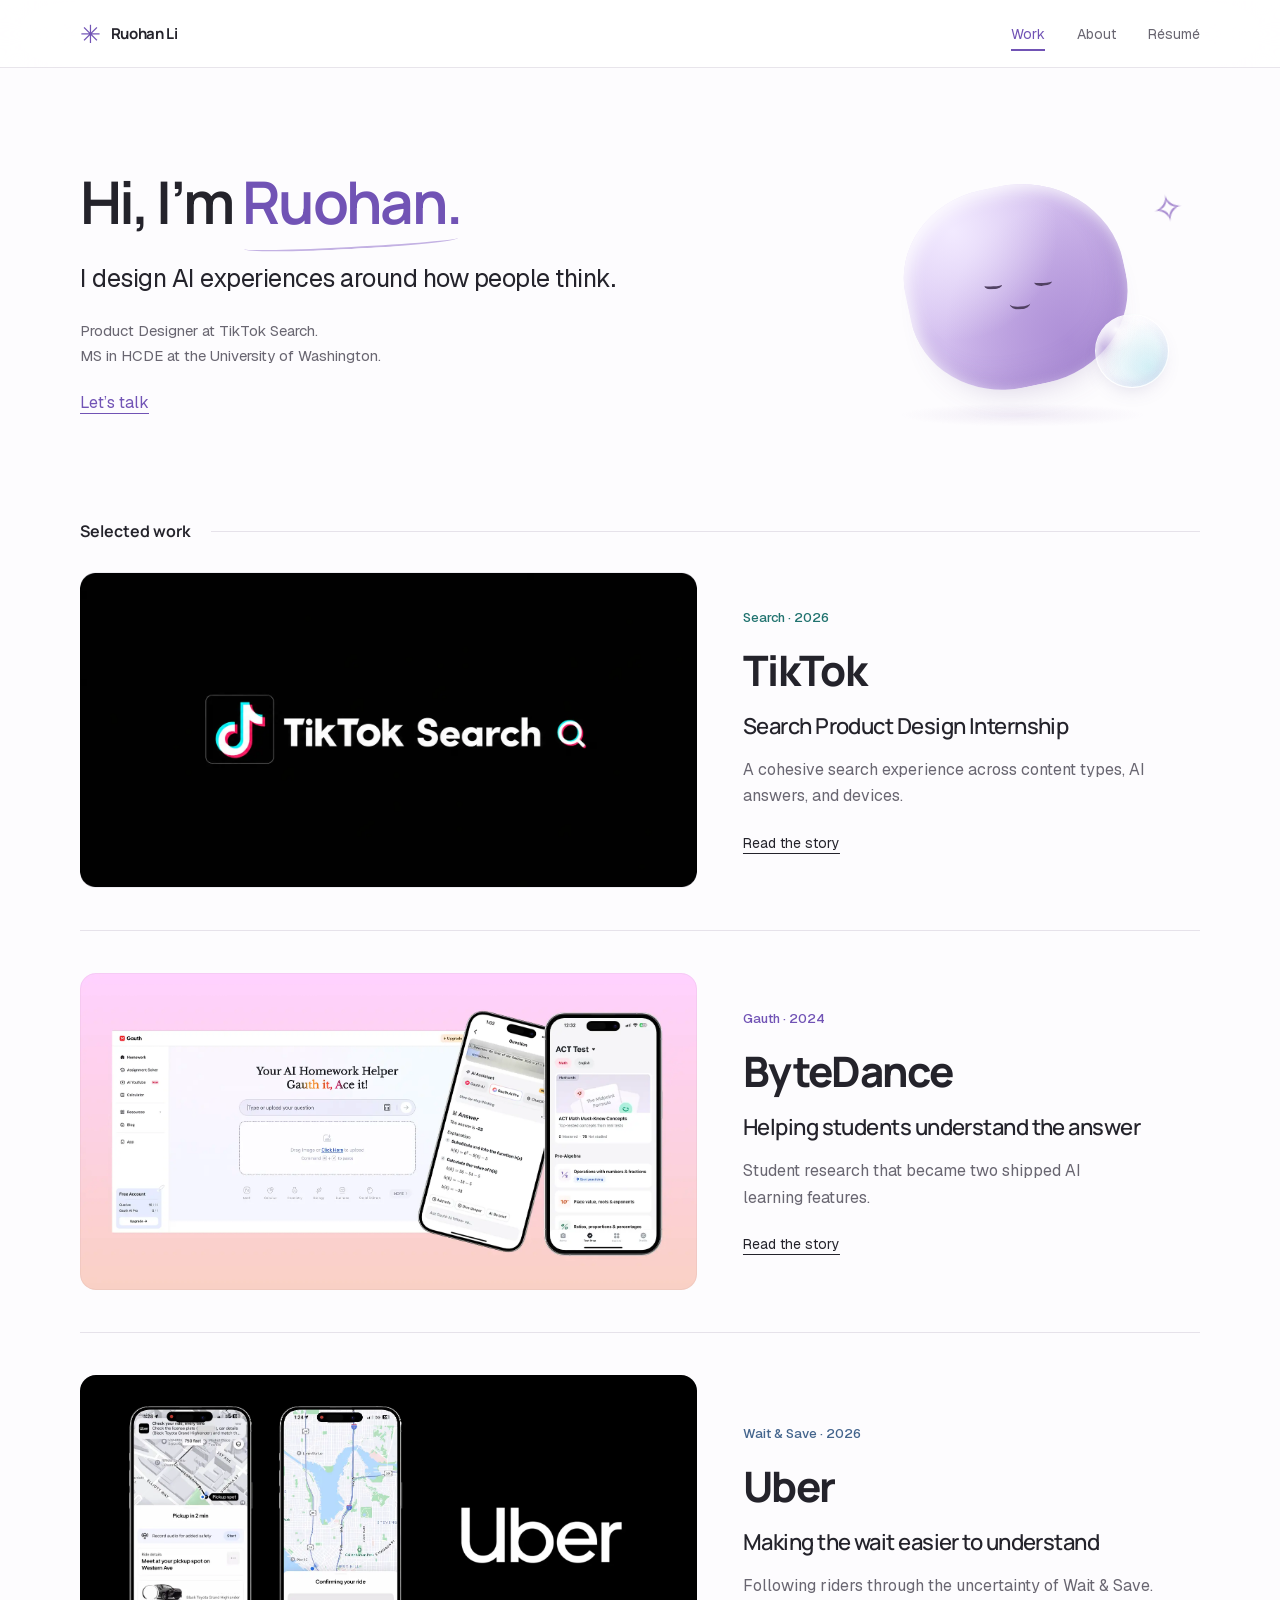
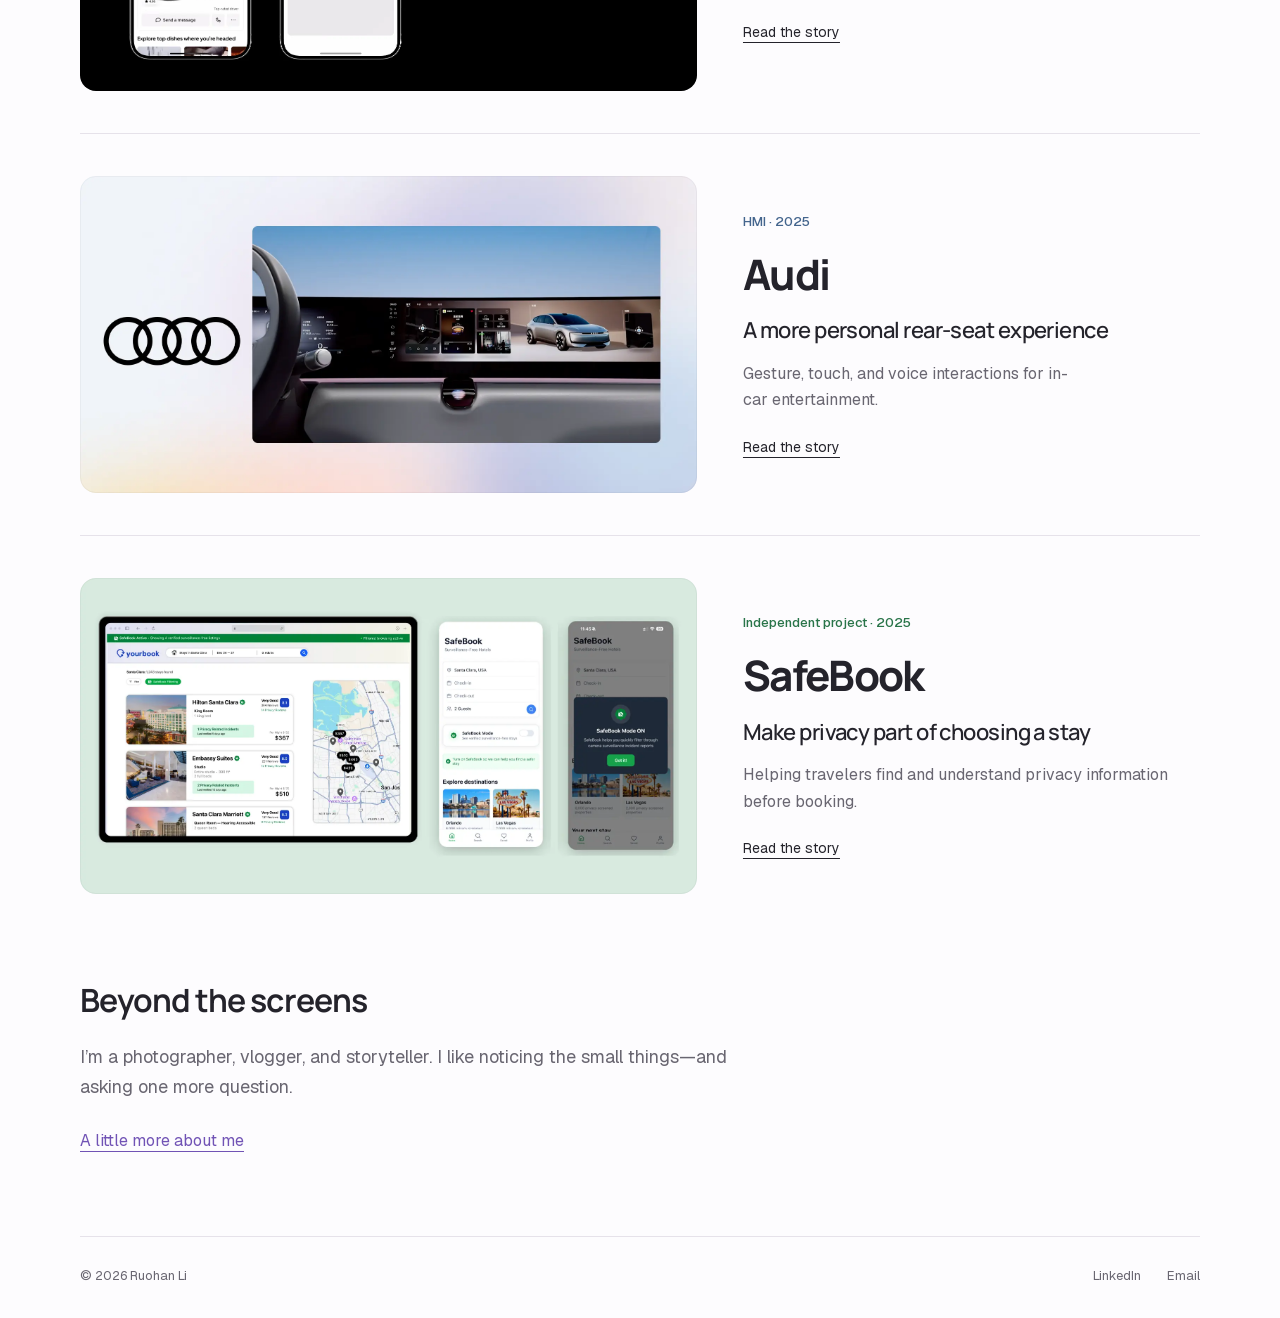
==== index.html @ 480b7d8a "Add portfolio site from TikTok reference" ====
<!DOCTYPE html>

<html data-theme="light" lang="en">
<head>
<meta charset="utf-8"/>
<meta content="width=device-width, initial-scale=1" name="viewport"/>
<meta content="Ruohan Li is a product designer at TikTok Search, designing AI experiences around how people think." name="description"/>
<meta content="#ffffff" name="theme-color"/>
<title>Ruohan Li — Product Designer</title>
<link as="font" crossorigin="" href="assets/fonts/geist-latin.woff2" rel="preload" type="font/woff2"/>
<link as="font" crossorigin="" href="assets/fonts/manrope-latin.woff2" rel="preload" type="font/woff2"/>
<link href="portfolio-editorial.css?v=design-process-1" rel="stylesheet"/>
</head>
<body data-page="index">
<a class="skip-link" href="#main">Skip to content</a>
<header class="site-nav"><div class="nav-inner"><a class="brand" href="index.html"><span aria-hidden="true" class="brand-flower">✳</span>Ruohan Li</a><nav aria-label="Primary navigation"><a aria-current="page" href="index.html#work">Work</a><a href="about.html">About</a><a href="https://drive.google.com/file/d/1J3qSCp4UnJVrb0Koz0zIRs5kzEHu2clx/view?usp=sharing" rel="noreferrer" target="_blank">Résumé</a></nav></div></header>
<main class="home" id="main"><header class="home-intro"><div class="intro-copy"><h1>Hi, I’m <span>Ruohan.</span></h1><p class="home-dek">I design AI experiences around how people think.</p><p class="home-bio">Product Designer at TikTok Search.<br/>MS in HCDE at the University of Washington.</p><a class="story-link intro-contact" href="mailto:ruohli@uw.edu">Let’s talk</a></div><div aria-hidden="true" class="hero-companion"><div class="companion-art"><div class="pebble"><div class="pebble-face"><div class="pebble-eyes"><i></i><i></i></div><i class="pebble-smile"></i></div></div><div class="glass-orb"></div><div class="pebble-shadow"></div></div><span class="companion-spark">✧</span></div></header><section aria-labelledby="work-title" class="selected-work" id="work"><h2 id="work-title">Selected work</h2><div class="project-grid"><article class="project" data-project="tiktok"><a aria-hidden="true" class="project-image-link" href="tiktok.html" tabindex="-1"><img alt="TikTok Search project cover" decoding="async" fetchpriority="high" height="799" src="assets/covers/tiktok.webp" width="1568"/></a><div class="project-copy"><p class="project-label">Search · 2026</p><h3><a href="tiktok.html">TikTok</a></h3><p class="project-work-title">Search Product Design Internship</p><p class="project-description">A cohesive search experience across content types, AI answers, and devices.</p><a aria-hidden="true" class="project-read" href="tiktok.html" tabindex="-1">Read the story</a></div></article><article class="project" data-project="bytedance"><a aria-hidden="true" class="project-image-link" href="bytedance.html" tabindex="-1"><img alt="ByteDance Gauth AI learning project cover" decoding="async" height="900" loading="lazy" src="assets/covers/bytedance.webp" width="1753"/></a><div class="project-copy"><p class="project-label">Gauth · 2024</p><h3><a href="bytedance.html">ByteDance</a></h3><p class="project-work-title">Helping students understand the answer</p><p class="project-description">Student research that became two shipped AI learning features.</p><a aria-hidden="true" class="project-read" href="bytedance.html" tabindex="-1">Read the story</a></div></article><article class="project" data-project="uber"><a aria-hidden="true" class="project-image-link" href="uber.html" tabindex="-1"><img alt="Uber Wait and Save project cover" decoding="async" height="900" loading="lazy" src="assets/covers/uber.webp" width="1753"/></a><div class="project-copy"><p class="project-label">Wait &amp; Save · 2026</p><h3><a href="uber.html">Uber</a></h3><p class="project-work-title">Making the wait easier to understand</p><p class="project-description">Following riders through the uncertainty of Wait &amp; Save.</p><a aria-hidden="true" class="project-read" href="uber.html" tabindex="-1">Read the story</a></div></article><article class="project" data-project="audi"><a aria-hidden="true" class="project-image-link" href="audi.html" tabindex="-1"><img alt="Audi in-car personalization project cover" decoding="async" height="900" loading="lazy" src="assets/covers/audi.webp" width="1753"/></a><div class="project-copy"><p class="project-label">HMI · 2025</p><h3><a href="audi.html">Audi</a></h3><p class="project-work-title">A more personal rear-seat experience</p><p class="project-description">Gesture, touch, and voice interactions for in-car entertainment.</p><a aria-hidden="true" class="project-read" href="audi.html" tabindex="-1">Read the story</a></div></article><article class="project" data-project="safebook"><a aria-hidden="true" class="project-image-link" href="safebook.html" tabindex="-1"><img alt="SafeBook data privacy project cover" decoding="async" height="900" loading="lazy" src="assets/covers/safebook.webp" width="1753"/></a><div class="project-copy"><p class="project-label">Independent project · 2025</p><h3><a href="safebook.html">SafeBook</a></h3><p class="project-work-title">Make privacy part of choosing a stay</p><p class="project-description">Helping travelers find and understand privacy information before booking.</p><a aria-hidden="true" class="project-read" href="safebook.html" tabindex="-1">Read the story</a></div></article></div></section><section class="home-note"><h2>Beyond the screens</h2><p>I’m a photographer, vlogger, and storyteller. I like noticing the small things—and asking one more question.</p><a class="story-link" href="about.html">A little more about me</a></section></main>
<footer class="site-footer"><span>© 2026 Ruohan Li</span><div><a href="http://www.linkedin.com/in/ruohan-kitty-li/" rel="noreferrer" target="_blank">LinkedIn</a><a href="mailto:ruohli@uw.edu">Email</a></div></footer>
<dialog aria-label="Project image viewer" class="media-lightbox">
<button aria-label="Close image" class="viewer-close" type="button">
<svg aria-hidden="true" viewbox="0 0 24 24"><path d="m6 6 12 12M18 6 6 18"></path></svg>
</button>
<div class="viewer-image"></div>
<div class="viewer-caption"><p></p><a rel="noreferrer" target="_blank">Open full size</a></div>
<nav aria-label="Photography navigation" class="photo-controls" hidden="">
<button class="photo-previous" type="button">Previous</button>
<span aria-atomic="true" aria-live="polite" class="photo-position"></span>
<button class="photo-next" type="button">Next</button>
</nav>
</dialog>
<script defer="" src="portfolio-interactions.js?v=company-gallery-1"></script>
</body></html>
---- portfolio-editorial.css ----
@font-face {
  font-family: Geist;
  src: url("assets/fonts/geist-latin.woff2") format("woff2");
  font-weight: 100 900;
  font-style: normal;
  font-display: swap;
}
@font-face {
  font-family: Manrope;
  src: url("assets/fonts/manrope-latin.woff2") format("woff2");
  font-weight: 400 800;
  font-style: normal;
  font-display: swap;
}
:root {
  color-scheme: light;
  --paper: #fff;
  --ink: #24232b;
  --muted: #696671;
  --accent: #7153b5;
  --accent-light: #f3effb;
  --line: rgba(64, 42, 94, .12);
  --glass: rgba(255, 255, 255, .76);
  --glass-edge: rgba(255, 255, 255, .95);
  --stage: #f7f5fb;
  --width: 1120px;
  --media-width: 960px;
  --reading: 660px;
  --pad: clamp(22px, 5vw, 60px);
  --display: Manrope, -apple-system, BlinkMacSystemFont, sans-serif;
  --body: Geist, -apple-system, BlinkMacSystemFont, "Helvetica Neue", sans-serif;
  --title: clamp(36px, 4.5vw, 52px);
  --section-title: clamp(27px, 3vw, 32px);
  --sub-title: 23px;
  --body-size: 18px;
  --caption: 13px;
  --ease: cubic-bezier(.22, .68, 0, 1);
}
[data-theme="dark"] {
  color-scheme: dark;
  --paper: #000;
  --ink: #f5f5f7;
  --muted: #b0aeb9;
  --line: rgba(255, 255, 255, .15);
  --glass: rgba(25, 25, 28, .73);
  --glass-edge: rgba(255, 255, 255, .18);
  --stage: #101014;
}
body[data-page="tiktok"] { --accent: #78ece8; --accent-light: #152629; --stage: #111619; }
body[data-page="bytedance"] { --accent: #7451bd; --accent-light: #f0eafa; --stage: #f7f3fc; }
body[data-page="uber"] { --accent: #b4c8fa; --accent-light: #17202e; --stage: #10141b; }
body[data-page="audi"] { --accent: #38557b; --accent-light: #edf2f8; --stage: #f2f4f7; }
body[data-page="safebook"] { --accent: #297449; --accent-light: #eaf5ef; --stage: #f2f7f4; }
body[data-page="index"], body[data-page="about"] { --paper: #fdfcfe; }

* { box-sizing: border-box; }
html { background: var(--paper); scroll-behavior: smooth; scroll-padding-top: 88px; }
body { margin: 0; color: var(--ink); background: var(--paper); font-family: var(--body); font-synthesis: none; -webkit-font-smoothing: antialiased; -moz-osx-font-smoothing: grayscale; }
button { font: inherit; color: inherit; }
a { color: inherit; text-decoration: none; text-decoration-skip-ink: auto; }
a:hover { text-decoration: underline; text-underline-offset: 5px; }
a:focus-visible, button:focus-visible, summary:focus-visible { outline: 2px solid var(--accent); outline-offset: 5px; border-radius: 3px; }
img, video { display: block; max-width: 100%; }
h1, h2, h3, p, figure { margin: 0; }
h1, h2, h3 { font-family: var(--display); text-wrap: balance; }
p { overflow-wrap: break-word; }
::selection { background: var(--accent-light); color: var(--accent); }
.skip-link { position: fixed; z-index: 100; top: -100px; left: 24px; padding: 12px; background: var(--paper); }
.skip-link:focus { top: 12px; }
.nav-inner, .site-footer, .home, .article { width: min(var(--width), calc(100% - 2 * var(--pad))); margin-inline: auto; }

/* Glass stays at the navigation; the article's reading surface remains calm. */
.site-nav { position: sticky; top: 0; z-index: 30; height: 68px; background: var(--glass); backdrop-filter: blur(34px) saturate(150%); -webkit-backdrop-filter: blur(34px) saturate(150%); border-bottom: 1px solid var(--line); box-shadow: inset 0 1px 0 var(--glass-edge), inset 0 -1px 0 rgba(255, 255, 255, .07); }
.nav-inner { height: 100%; display: flex; align-items: center; justify-content: space-between; }
.brand { display: inline-flex; gap: 10px; align-items: center; font-family: var(--display); font-size: 15px; font-weight: 700; letter-spacing: -.025em; }
.brand:hover { text-decoration: none; }
.brand-flower { font-size: 25px; line-height: 1; color: var(--accent); transition: transform 180ms var(--ease); }
.nav-inner nav { display: flex; gap: 32px; font-size: 14px; }
.nav-inner nav a { position: relative; min-height: 44px; display: inline-flex; align-items: center; color: var(--muted); }
.nav-inner nav a::after { content: ""; position: absolute; inset: auto 0 5px; height: 2px; background: var(--accent); transform: scaleX(0); transform-origin: left; transition: transform 150ms var(--ease); }
.nav-inner nav a[aria-current] { color: var(--accent); }
.nav-inner nav a[aria-current]::after { transform: scaleX(1); }
.site-footer { padding: 30px 0 34px; border-top: 1px solid var(--line); color: var(--muted); font-size: var(--caption); display: flex; justify-content: space-between; gap: 20px; }
.site-footer div { display: flex; gap: 26px; }

.home-intro { position: relative; display: grid; grid-template-columns: minmax(0, 1fr) 340px; gap: 20px; align-items: center; padding: 64px 0 68px; }
.intro-copy { position: relative; z-index: 1; }
.home-intro h1 { font-size: clamp(42px, 4.6vw, 62px); line-height: 1.15; font-weight: 650; letter-spacing: -.045em; }
.home-intro h1 span { position: relative; white-space: nowrap; color: var(--accent); }
.home-intro h1 span::after { content: ""; position: absolute; inset: auto 2px -7px; height: 9px; border-bottom: 2px solid #c3b1e3; border-radius: 50%; transform: rotate(-3deg); }
.home-dek { max-width: 590px; margin-top: 24px; font-size: 25px; line-height: 1.5; letter-spacing: -.02em; text-wrap: pretty; }
.home-bio { margin-top: 20px; font-size: 15px; color: var(--muted); line-height: 1.7; }
.intro-contact { margin-top: 20px; }
.hero-companion { position: relative; --turn: 0deg; --lift: 0px; width: 340px; height: 320px; display: grid; place-items: center; }
.companion-art { position: absolute; top: 50%; left: 50%; width: 320px; height: 290px; --companion-scale: 1; transform: translate(-50%, calc(-50% + var(--lift))) rotate(var(--turn)) scale(var(--companion-scale)); transition: transform 220ms var(--ease); }
.pebble { position: absolute; z-index: 2; top: 38px; left: 36px; width: 220px; height: 202px; border-radius: 43% 49% 45% 44%; transform: rotate(-12deg); background: radial-gradient(ellipse at 27% 17%, #f2eaff, transparent 46%), radial-gradient(ellipse at 68% 82%, #ae90d7, transparent 58%), linear-gradient(135deg, #e5d7fa, #c6ade6 68%, #b79bdc); box-shadow: inset 4px 7px 16px rgba(255,255,255,.85), inset -9px -12px 24px rgba(102,67,158,.15), 0 24px 34px -27px rgba(101,72,142,.3); }
.pebble-face { position: absolute; top: 95px; left: 77px; width: 68px; transform: rotate(8deg); color: #514163; }
.pebble-eyes { display: flex; justify-content: space-between; }
.pebble-eyes i { display: block; width: 18px; height: 8px; border-bottom: 3px solid currentColor; border-radius: 50%; }
.pebble-smile { display: block; width: 21px; height: 12px; border-bottom: 3px solid currentColor; border-radius: 50%; margin: 10px auto 0; }
.glass-orb { position: absolute; z-index: 3; right: 21px; bottom: 49px; width: 74px; height: 74px; border-radius: 50%; border: 1px solid rgba(255,255,255,.8); background: radial-gradient(circle at 28% 20%, rgba(255,255,255,.95) 0, rgba(255,255,255,.05) 28%), radial-gradient(circle at 73% 72%, rgba(126,218,227,.32), transparent 62%), linear-gradient(145deg, rgba(255,255,255,.38), rgba(206,216,247,.16)); backdrop-filter: blur(5px); -webkit-backdrop-filter: blur(5px); box-shadow: inset 2px 3px 7px rgba(255,255,255,.8), inset -4px -4px 8px rgba(158,155,208,.2), 0 9px 20px -10px rgba(100,91,146,.25); }
.pebble-shadow { position: absolute; z-index: 0; bottom: 10px; left: 25px; width: 255px; height: 24px; border-radius: 50%; background: radial-gradient(ellipse, rgba(153,124,187,.13), transparent 68%); }
.companion-spark { position: absolute; top: 52px; right: 16px; color: #a78bd0; font-size: 38px; transform: rotate(-12deg); transition: transform 220ms var(--ease); }
.selected-work { padding-bottom: 64px; }
.selected-work > h2 { display: flex; align-items: center; gap: 20px; font-size: 16px; font-weight: 650; margin-bottom: 30px; }
.selected-work > h2::after { content: ""; flex: 1; height: 1px; background: var(--line); }
.project-grid { display: grid; gap: 42px; }
.project { display: grid; grid-template-columns: minmax(0, 1.35fr) minmax(0, 1fr); gap: 46px; align-items: center; padding-bottom: 42px; border-bottom: 1px solid var(--line); }
.project:last-child { border-bottom: 0; padding-bottom: 0; }
.project-image-link { display: block; overflow: hidden; border-radius: 16px; background: var(--stage); aspect-ratio: 1.95; outline: 1px solid rgba(0,0,0,.035); outline-offset: -1px; transition: transform 160ms var(--ease); }
.project-image-link img { width: 100%; height: 100%; object-fit: contain; transition: transform 220ms var(--ease); }
.project-copy { min-width: 0; }
.project-label { font-size: var(--caption); font-weight: 500; color: var(--accent); line-height: 1.6; margin-bottom: 16px; }
.project[data-project="tiktok"] .project-label { color: #21736f; }
.project[data-project="uber"] .project-label, .project[data-project="audi"] .project-label { color: #44658d; }
.project[data-project="safebook"] .project-label { color: #297449; }
.project h3 { font-size: 42px; line-height: 1.2; font-weight: 750; letter-spacing: -.04em; }
.project h3 a:hover { text-decoration: none; color: var(--accent); }
.project .project-work-title { font-family: var(--display); font-size: 22px; line-height: 1.45; font-weight: 550; letter-spacing: -.025em; margin-top: 16px; text-wrap: pretty; }
.project .project-description { font-size: 16px; line-height: 1.65; margin-top: 14px; color: var(--muted); text-wrap: pretty; }
.project-read { display: inline-block; font-size: 14px; margin-top: 24px; text-decoration: underline; text-underline-offset: 5px; }
.home-note { max-width: var(--reading); padding: 22px 0 82px; }
.home-note h2 { font-size: var(--section-title); line-height: 1.3; font-weight: 650; letter-spacing: -.03em; }
.home-note p { margin: 20px 0 24px; font-size: var(--body-size); line-height: 1.7; color: var(--muted); }
.story-link, .cta { display: inline-block; font-size: 16px; line-height: 1.7; text-decoration: underline; text-underline-offset: 5px; color: var(--accent); }

.article-header { max-width: var(--reading); margin: 72px auto 38px; }
.article-kicker { font-size: 14px; line-height: 1.6; color: var(--accent); margin-bottom: 22px; font-weight: 500; }
.article-header h1 { font-size: var(--title); line-height: 1.15; letter-spacing: -.04em; font-weight: 650; }
.article-header .company-title { font-size: clamp(48px, 6vw, 76px); line-height: 1.1; font-weight: 750; letter-spacing: -.045em; }
.article-header .article-work-title { margin-top: 22px; font-family: var(--display); font-size: 30px; line-height: 1.35; font-weight: 550; letter-spacing: -.03em; text-wrap: balance; color: var(--ink); }
.article-dek, .article-header > p:not(.article-kicker):not(.byline):not(.article-work-title) { margin-top: 24px; font-size: 20px; line-height: 1.65; color: var(--muted); text-wrap: pretty; }
.article-header .byline { margin-top: 26px; font-size: 14px; font-weight: 500; }
.project-details { margin-top: 10px; color: var(--muted); font-size: var(--caption); line-height: 1.7; }
.project-details summary { cursor: pointer; width: fit-content; min-height: 34px; padding-block: 6px; color: var(--accent); }
.project-details p { margin-top: 10px; }
.story-section { padding-top: 58px; }
.process-nav { width: min(var(--media-width), 100%); margin: 38px auto 0; padding: 26px 0; border-top: 1px solid var(--line); border-bottom: 1px solid var(--line); }
.process-nav > p { font-family: var(--display); font-size: 16px; font-weight: 650; margin-bottom: 18px; }
.process-nav ol { margin: 0; padding: 0; list-style: none; display: grid; grid-template-columns: 1fr 1fr; gap: 14px 28px; }
.process-nav a { display: inline-flex; align-items: baseline; gap: 12px; font-size: 14px; line-height: 1.6; }
.process-nav a span { font-size: 12px; font-variant-numeric: tabular-nums; color: var(--accent); }
.story-section .step-number { display: block; color: var(--accent); font-family: var(--body); font-size: 13px; font-weight: 500; letter-spacing: 0; line-height: 1.5; margin-bottom: 12px; font-variant-numeric: tabular-nums; }
.story-section .step-insight { color: var(--muted); font-size: 20px; line-height: 1.6; margin-top: -4px; margin-bottom: 26px; text-wrap: pretty; }
.story-section .finding-insight { color: var(--muted); }
.story-section > h2, .story-section > h3, .story-section > p, .story-section > blockquote, .story-section > a { max-width: var(--reading); margin-inline: auto; }
.story-section h2 { font-size: var(--section-title); line-height: 1.35; font-weight: 650; letter-spacing: -.03em; margin-bottom: 24px; }
.story-section h2::before { content: ""; display: block; width: 28px; height: 3px; background: var(--accent); border-radius: 2px; margin-bottom: 20px; opacity: .65; }
.story-section h3 { font-size: var(--sub-title); line-height: 1.4; font-weight: 650; letter-spacing: -.025em; margin-top: 46px; margin-bottom: 18px; }
.story-section p { font-size: var(--body-size); line-height: 1.75; margin-bottom: 22px; }
.story-section strong { font-weight: 600; }
.story-section > a { display: block; width: fit-content; margin-top: 22px; }
.story-media { width: min(var(--media-width), 100%); margin: 36px auto 32px; }
.media-grid { display: grid; grid-template-columns: repeat(var(--columns), minmax(0, 1fr)); align-items: stretch; gap: 20px; }
.media-item { min-width: 0; display: grid; place-items: center; background: var(--stage); border-radius: 14px; overflow: hidden; padding: 24px; aspect-ratio: 16 / 10; }
.media-item[data-shape="wide"] { aspect-ratio: 2.4; }
.media-item[data-shape="square"], .media-item[data-shape="portrait"] { aspect-ratio: 1.4; }
.media-open { border: 0; border-radius: 8px; padding: 0; background: none; cursor: zoom-in; display: flex; align-items: center; justify-content: center; width: 100%; height: 100%; min-height: 0; min-width: 0; }
.media-item img, .media-item video { width: auto; height: auto; max-width: 100%; max-height: 100%; object-fit: contain; border-radius: 4px; }
.media-open img { transition: transform 180ms var(--ease); }
.story-media[data-layout="paired"] .media-item { aspect-ratio: 4 / 3; }
.story-media[data-layout="phones"] { max-width: 820px; }
.story-media[data-layout="phones"] .media-item { aspect-ratio: 1 / 2.05; padding: 20px; }
.story-media[data-layout="phones"] img { border-radius: 12px; }
.story-media figcaption { max-width: var(--reading); margin: 14px auto 0; color: var(--muted); font-size: var(--caption); line-height: 1.65; }
.article-cover { max-width: var(--media-width); margin: 0 auto 8px; }
.article-cover .media-grid { aspect-ratio: 16 / 9; background: var(--stage); border-radius: 18px; overflow: hidden; gap: 28px; padding: 34px; }
.article-cover .media-item { aspect-ratio: auto !important; padding: 0; background: transparent; border-radius: 8px; }
.article-cover .media-grid img, .article-cover .media-grid video { max-height: 472px; }
body[data-page="bytedance"] .article-cover .media-grid { padding: 38px 170px; gap: 44px; }
body[data-page="tiktok"] .article-cover .media-grid { background: #05090a; box-shadow: inset 0 0 60px rgba(37,244,238,.035); }
body[data-page="uber"] .article-cover .media-grid { background: #101218; }
.demo-videos { max-width: 820px; }
.demo-videos .media-item { aspect-ratio: 4 / 5 !important; padding: 24px; }
.demo-videos img, .demo-videos video { max-height: 440px; }
.personal-photo { max-width: var(--media-width); }
.personal-photo .media-item { aspect-ratio: 16 / 10; }
.personal-photo img { max-height: 520px; }
.personal-photos .media-item { aspect-ratio: 3 / 4 !important; }
.about-portrait .media-item { aspect-ratio: 16 / 10; }
.about-portrait { max-width: var(--media-width); }
#photography { padding-top: 84px; }
.photography { width: var(--gallery-width, 100vw); max-width: none; margin-inline: calc(50% - var(--gallery-width, 100vw) / 2); margin-top: 38px; margin-bottom: 0; }
.photography-grid { display: grid; gap: 6px; }
.photo-row { display: grid; gap: 6px; align-items: start; }
.photography .media-item { aspect-ratio: auto !important; padding: 0; border-radius: 0; background: none; overflow: hidden; }
.photography .media-open { height: auto; border-radius: 0; }
.photography img { width: 100%; height: auto; max-height: none; border-radius: 0; }
.photography .media-open img { transition: transform 220ms var(--ease); }
.project-logo { max-width: var(--reading); }
.project-logo .media-item { width: 90px; aspect-ratio: 1; padding: 0; background: none; justify-self: start; }
.comparison .media-grid { grid-template-columns: 1fr 40px 1fr; align-items: center; }
.comparison .media-item:nth-child(2) { padding: 0; background: transparent; aspect-ratio: 1; }
.icon-study { max-width: var(--reading); }
.icon-study .media-item { aspect-ratio: 1 !important; padding: 20px; }
.portrait-flow .media-item { aspect-ratio: 1.4; }
.prototype-media .media-grid { grid-template-columns: minmax(0, 1fr) 180px; align-items: center; }
.prototype-media .media-item:last-child { aspect-ratio: 1; padding: 14px; }
blockquote { padding: 16px 0 16px 26px; border-left: 2px solid var(--accent); margin-block: 30px; }
blockquote p { margin-bottom: 12px !important; }
blockquote cite { font-size: var(--caption); font-style: normal; color: var(--muted); }
.next-story { max-width: var(--reading); margin: 76px auto 70px; padding-top: 28px; border-top: 1px solid var(--line); }
.next-story p { font-size: var(--caption); color: var(--accent); margin-bottom: 14px; }
.next-story a { font-family: var(--display); font-size: 27px; font-weight: 650; line-height: 1.35; letter-spacing: -.03em; }
.next-story .next-focus { margin-top: 12px; margin-bottom: 0; font-size: 16px; line-height: 1.6; color: var(--muted); }
body[data-page="about"] .article { padding-bottom: 78px; }

.media-lightbox { width: min(1280px, calc(100% - 40px)); max-height: calc(100dvh - 40px); border: 1px solid var(--line); border-radius: 20px; padding: 56px 28px 22px; background: var(--paper); color: var(--ink); box-shadow: 0 24px 80px rgba(0,0,0,.18); }
.media-lightbox::backdrop { background: rgba(15, 13, 20, .72); backdrop-filter: blur(12px); -webkit-backdrop-filter: blur(12px); }
.viewer-close { position: absolute; top: 12px; right: 14px; width: 40px; height: 40px; background: var(--accent-light); border: 0; border-radius: 50%; display: grid; place-items: center; cursor: pointer; transition: transform 150ms var(--ease); }
.viewer-close svg { width: 18px; fill: none; stroke: currentColor; stroke-width: 1.8; stroke-linecap: round; }
.viewer-image { display: flex; justify-content: center; }
.viewer-image img { max-height: calc(100dvh - 180px); width: auto; height: auto; object-fit: contain; }
.viewer-caption { display: flex; align-items: baseline; justify-content: space-between; gap: 20px; font-size: var(--caption); line-height: 1.6; color: var(--muted); margin-top: 16px; }
.viewer-caption a { white-space: nowrap; color: var(--accent); text-decoration: underline; text-underline-offset: 4px; }
.photo-controls[hidden] { display: none; }
.media-lightbox.photo-mode { position: fixed; inset: 0; width: 100vw; max-width: none; height: 100dvh; max-height: none; margin: 0; border: 0; border-radius: 0; padding: 58px 42px 88px; background: #08090b; color: #f5f5f7; box-shadow: none; overflow: hidden; }
.photo-mode .viewer-close { z-index: 2; color: #f5f5f7; background: rgba(255,255,255,.12); }
.photo-mode .viewer-image { height: 100%; align-items: center; touch-action: pan-y; }
.photo-mode .viewer-image img { max-width: 100%; max-height: 100%; width: auto; height: auto; }
.photo-mode .viewer-caption { position: absolute; bottom: 20px; inset-inline: 30px; font-size: 12px; color: #b7b9be; }
.photo-mode .viewer-caption a { color: #d9d9df; }
.photo-controls { position: absolute; bottom: 42px; left: 50%; transform: translateX(-50%); display: flex; gap: 26px; align-items: center; }
.photo-controls button { min-width: 68px; min-height: 44px; border: 0; padding: 0; color: #f5f5f7; background: none; cursor: pointer; font-size: 14px; }
.photo-controls button:disabled { opacity: .35; cursor: default; }
.photo-position { font-size: 13px; font-variant-numeric: tabular-nums; color: #b7b9be; white-space: nowrap; }

@media (hover: hover) and (pointer: fine) {
  .brand:hover .brand-flower { transform: rotate(35deg); }
  .nav-inner nav a:hover { color: var(--accent); text-decoration: none; }
  .nav-inner nav a:hover::after { transform: scaleX(1); }
  .project:has(.project-image-link:hover) .project-image-link img { transform: scale(1.025); }
  .project:has(h3 a:hover) .project-image-link img { transform: scale(1.025); }
  .hero-companion:hover .companion-spark { transform: rotate(12deg) scale(1.08); }
  .media-open:hover img { transform: scale(.985); }
  .photography .media-open:hover img { transform: scale(1.015); }
}
.project-image-link:active, .viewer-close:active { transform: scale(.98); }
@media (prefers-reduced-motion: no-preference) {
  .intro-copy { animation: intro-in 300ms var(--ease) both; }
  .hero-companion { animation: intro-in 300ms var(--ease) 60ms both; }
  .media-lightbox[open] { animation: viewer-in 180ms var(--ease); }
}
@keyframes intro-in { from { opacity: 0; transform: translateY(8px); } to { opacity: 1; transform: translateY(0); } }
@keyframes viewer-in { from { opacity: 0; transform: translateY(6px) scale(.985); } to { opacity: 1; transform: translateY(0) scale(1); } }

@media (max-width: 900px) {
  .home-intro { grid-template-columns: minmax(0, 1fr) 250px; }
  .hero-companion { width: 250px; height: 270px; }
  .companion-art { --companion-scale: .8; }
  .project { gap: 28px; }
  .project h3 { font-size: 36px; }
  .article-cover .media-grid { padding: 26px; }
  body[data-page="bytedance"] .article-cover .media-grid { padding: 28px 100px; gap: 34px; }
}
@media (max-width: 680px) {
  :root { --body-size: 17px; --sub-title: 22px; }
  .site-nav { height: 62px; }
  .brand { font-size: 14px; gap: 7px; }
  .brand-flower { font-size: 22px; }
  .nav-inner nav { gap: 18px; font-size: 13px; }
  .home-intro { display: block; padding: 44px 0 46px; }
  .home-intro h1 { font-size: 40px; max-width: calc(100% - 122px); min-height: 94px; }
  .home-dek { font-size: 22px; margin-top: 22px; }
  .home-bio { font-size: 14px; margin-top: 18px; }
  .intro-contact { margin-top: 18px; }
  .hero-companion { position: absolute; top: 20px; right: -16px; width: 154px; height: 160px; }
  .companion-art { --companion-scale: .48; }
  .companion-spark { top: 24px; right: 4px; font-size: 26px; }
  .selected-work > h2 { margin-bottom: 24px; }
  .project { grid-template-columns: 1fr; gap: 20px; padding-bottom: 30px; }
  .project-grid { gap: 30px; }
  .project-image-link { border-radius: 12px; }
  .project-label { margin-bottom: 10px; }
  .project h3 { font-size: 36px; }
  .project .project-work-title { margin-top: 12px; font-size: 21px; }
  .project .project-description { margin-top: 12px; }
  .project-read { margin-top: 18px; }
  .selected-work { padding-bottom: 44px; }
  .home-note { padding-bottom: 56px; }
  .article-header { margin: 46px auto 30px; }
  .article-kicker { font-size: var(--caption); margin-bottom: 18px; }
  .article-header .article-work-title { font-size: 25px; margin-top: 18px; }
  .article-dek, .article-header > p:not(.article-kicker):not(.byline):not(.article-work-title) { font-size: 18px; line-height: 1.65; margin-top: 20px; }
  .article-header .byline { margin-top: 22px; }
  .story-section { padding-top: 42px; }
  .process-nav { margin-top: 28px; padding: 22px 0; }
  .process-nav ol { grid-template-columns: 1fr; gap: 12px; }
  .process-nav a { min-height: 32px; }
  .story-section .step-insight { font-size: 18px; margin-bottom: 22px; }
  .story-section h2 { margin-bottom: 20px; }
  .story-section h2::before { margin-bottom: 16px; width: 24px; }
  .story-section h3 { margin-top: 36px; }
  .story-section p { margin-bottom: 20px; }
  .story-media { margin-block: 28px; }
  .media-grid { gap: 12px; }
  .media-item { padding: 14px; border-radius: 10px; }
  .story-media[data-layout="paired"]:not(.article-cover):not(.comparison):not(.demo-videos):not(.icon-study):not(.prototype-media) .media-grid { grid-template-columns: 1fr; }
  .story-media[data-layout="phones"] .media-item { padding: 7px; border-radius: 10px; }
  .story-media[data-layout="phones"] .media-grid { gap: 8px; }
  .story-media[data-layout="phones"] img { border-radius: 8px; }
  .article-cover .media-grid { padding: 14px; border-radius: 12px; gap: 16px; }
  body[data-page="bytedance"] .article-cover .media-grid { padding: 16px 48px; gap: 24px; }
  .article-cover .media-grid img, .article-cover .media-grid video { max-height: 175px; }
  .demo-videos .media-item { padding: 12px; }
  .demo-videos video, .demo-videos img { max-height: 250px; }
  #photography { padding-top: 56px; }
  .photography { margin-top: 30px; }
  .photography-grid { gap: 4px; }
  .photo-row { grid-template-columns: 1fr !important; gap: 4px; }
  .photography .media-item { padding: 0; }
  .comparison .media-grid { grid-template-columns: 1fr; gap: 16px; }
  .comparison .media-item:nth-child(2) { width: 24px; justify-self: center; transform: rotate(90deg); }
  .icon-study .media-grid { gap: 10px; }
  .icon-study .media-item { padding: 10px; }
  .prototype-media .media-grid { grid-template-columns: 1fr; }
  .prototype-media .media-item:last-child { max-width: 160px; justify-self: center; }
  .next-story { margin: 54px auto 48px; }
  .next-story a { font-size: 25px; }
  .site-footer { font-size: 12px; padding-block: 24px; }
  .site-footer div { gap: 18px; }
  .media-lightbox { width: calc(100% - 24px); max-height: calc(100dvh - 24px); padding: 58px 16px 20px; border-radius: 16px; }
  .viewer-caption { flex-direction: column; gap: 10px; }
  .viewer-image img { max-height: calc(100dvh - 220px); }
  .media-lightbox.photo-mode { width: 100vw; max-width: none; height: 100dvh; max-height: none; padding: 58px 12px 104px; border-radius: 0; }
  .photo-mode .viewer-image img { max-height: 100%; }
  .photo-mode .viewer-caption { inset-inline: 20px; bottom: 18px; gap: 4px; font-size: 11px; }
  .photo-mode .viewer-caption p { display: none; }
  .photo-controls { bottom: 45px; gap: 22px; }
}
@media (prefers-reduced-motion: reduce) {
  html { scroll-behavior: auto; }
  *, *::before, *::after { animation: none !important; transition: none !important; }
  .companion-art { --turn: 0deg; --lift: 0px; }
}

/* TikTok shares the editorial rhythm of the other stories. */
.search-chapter .artifact-note { font-size: 13px; line-height: 1.7; color: var(--muted); margin-top: 24px; }
.search-detail { max-width: 500px; }
.search-working-board { max-width: 960px; }
.search-summaries, .search-personal { max-width: 660px; }
.search-detail .media-item, .search-working-board .media-item, .search-summaries .media-item,
.search-references .media-item {
  aspect-ratio: auto !important; padding: 0 !important; background: none; border-radius: 0;
}
.search-detail .media-open, .search-working-board .media-open, .search-summaries .media-open,
.search-references .media-open { height: auto; border-radius: 0; }
.search-detail img, .search-working-board img, .search-summaries img, .search-references img {
  width: 100%; height: auto; max-height: none; border-radius: 8px;
}
.story-media.search-references[data-layout="phones"] { max-width: 960px; }
.search-references .media-grid { gap: 36px; align-items: start; }
.phone-reference-label { display: block; margin-top: 14px; font-size: 12px; line-height: 1.6; color: var(--muted); }
@media (max-width: 680px) {
  .search-references .media-grid {
    grid-template-columns: repeat(3, 230px); gap: 20px; overflow-x: auto;
    scroll-snap-type: x mandatory; padding-bottom: 12px; scrollbar-width: thin;
  }
  .search-references .media-item { scroll-snap-align: start; }
}
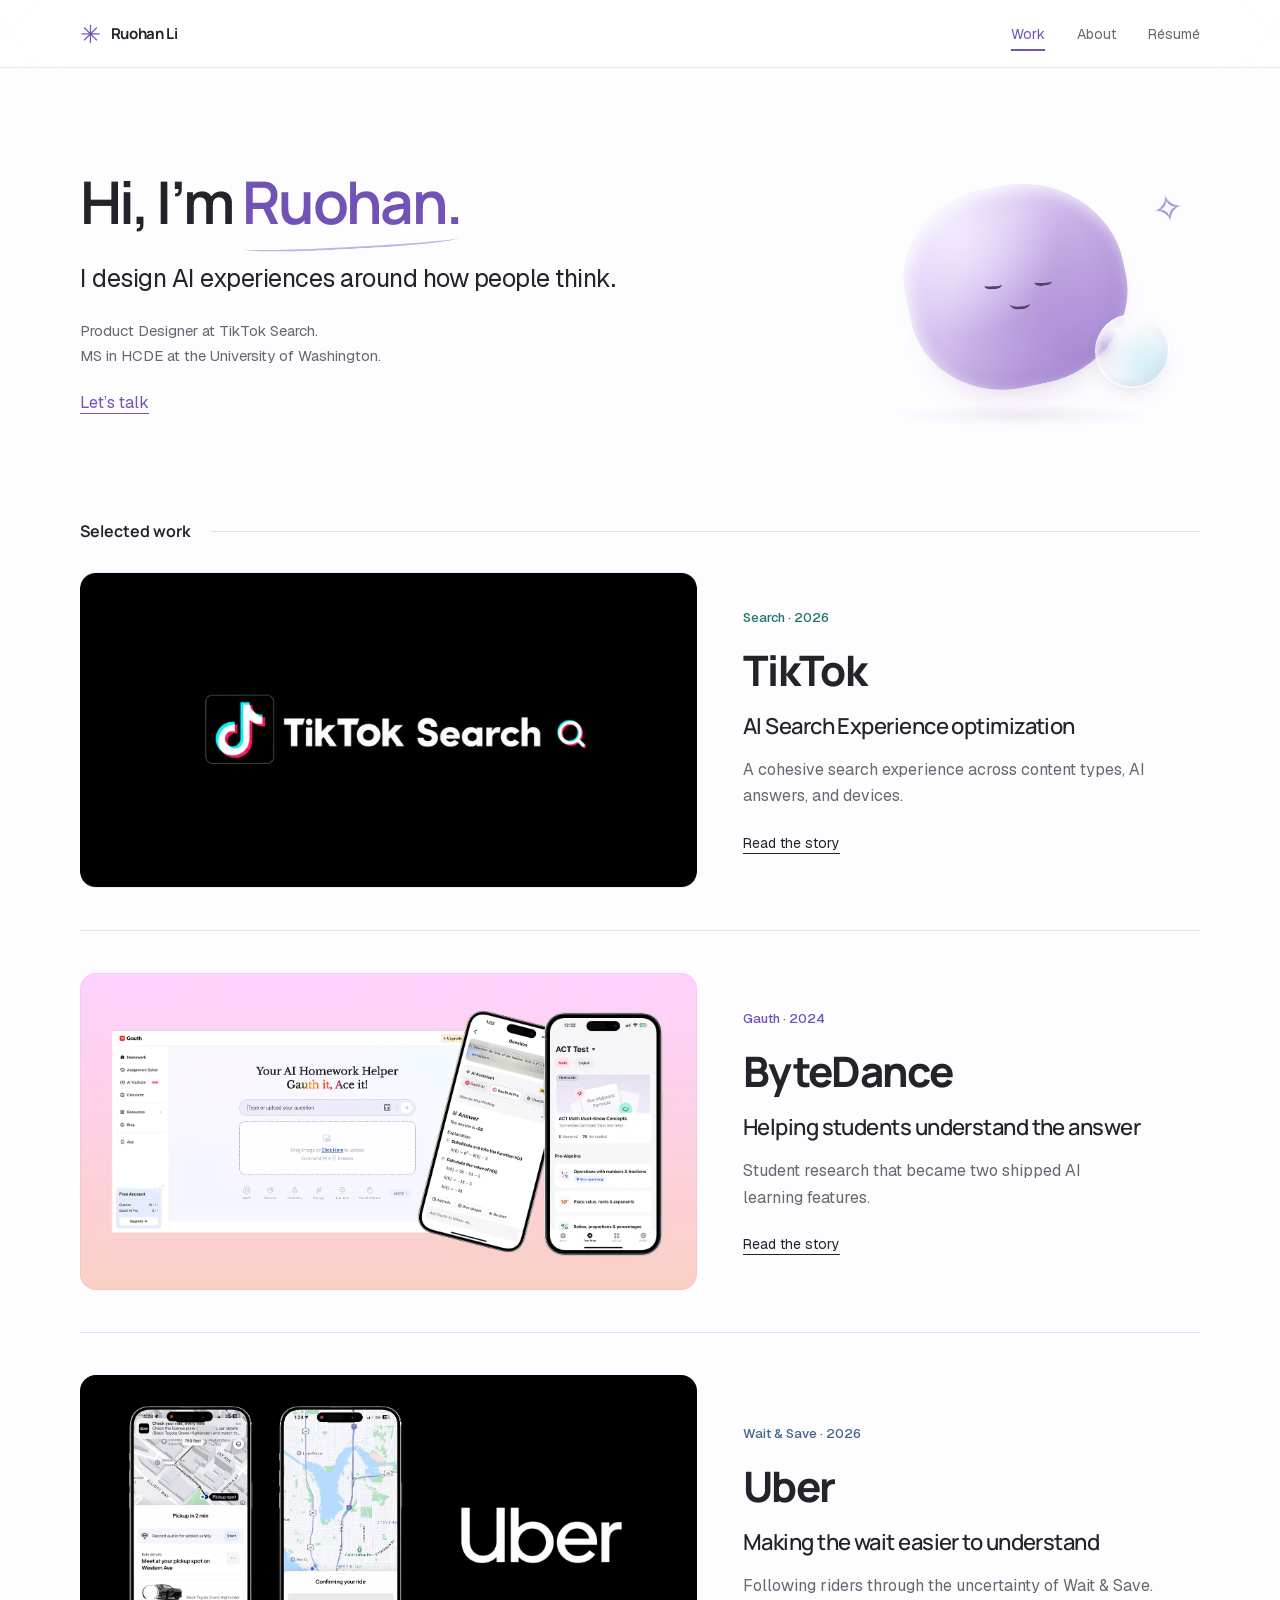
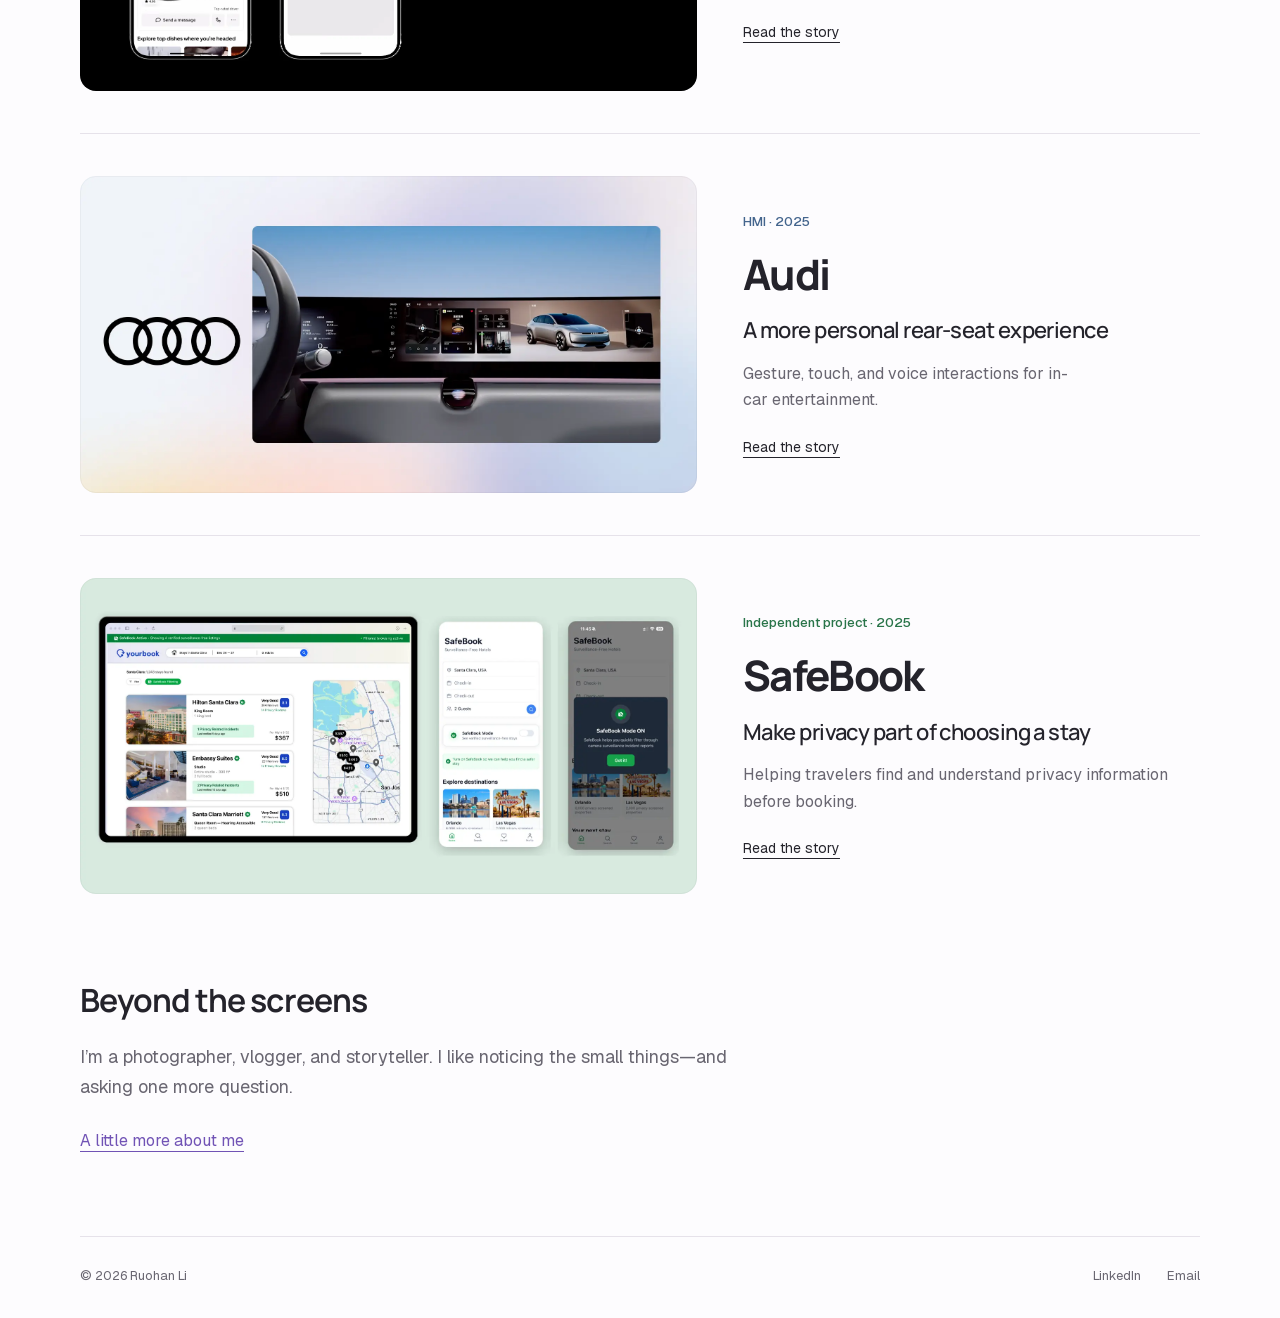
==== commit 8410239a: "Update portfolio copy and resume link" ====
--- a/index.html
+++ b/index.html
@@ -13,8 +13,8 @@
 </head>
 <body data-page="index">
 <a class="skip-link" href="#main">Skip to content</a>
-<header class="site-nav"><div class="nav-inner"><a class="brand" href="index.html"><span aria-hidden="true" class="brand-flower">✳</span>Ruohan Li</a><nav aria-label="Primary navigation"><a aria-current="page" href="index.html#work">Work</a><a href="about.html">About</a><a href="https://drive.google.com/file/d/1J3qSCp4UnJVrb0Koz0zIRs5kzEHu2clx/view?usp=sharing" rel="noreferrer" target="_blank">Résumé</a></nav></div></header>
-<main class="home" id="main"><header class="home-intro"><div class="intro-copy"><h1>Hi, I’m <span>Ruohan.</span></h1><p class="home-dek">I design AI experiences around how people think.</p><p class="home-bio">Product Designer at TikTok Search.<br/>MS in HCDE at the University of Washington.</p><a class="story-link intro-contact" href="mailto:ruohli@uw.edu">Let’s talk</a></div><div aria-hidden="true" class="hero-companion"><div class="companion-art"><div class="pebble"><div class="pebble-face"><div class="pebble-eyes"><i></i><i></i></div><i class="pebble-smile"></i></div></div><div class="glass-orb"></div><div class="pebble-shadow"></div></div><span class="companion-spark">✧</span></div></header><section aria-labelledby="work-title" class="selected-work" id="work"><h2 id="work-title">Selected work</h2><div class="project-grid"><article class="project" data-project="tiktok"><a aria-hidden="true" class="project-image-link" href="tiktok.html" tabindex="-1"><img alt="TikTok Search project cover" decoding="async" fetchpriority="high" height="799" src="assets/covers/tiktok.webp" width="1568"/></a><div class="project-copy"><p class="project-label">Search · 2026</p><h3><a href="tiktok.html">TikTok</a></h3><p class="project-work-title">Search Product Design Internship</p><p class="project-description">A cohesive search experience across content types, AI answers, and devices.</p><a aria-hidden="true" class="project-read" href="tiktok.html" tabindex="-1">Read the story</a></div></article><article class="project" data-project="bytedance"><a aria-hidden="true" class="project-image-link" href="bytedance.html" tabindex="-1"><img alt="ByteDance Gauth AI learning project cover" decoding="async" height="900" loading="lazy" src="assets/covers/bytedance.webp" width="1753"/></a><div class="project-copy"><p class="project-label">Gauth · 2024</p><h3><a href="bytedance.html">ByteDance</a></h3><p class="project-work-title">Helping students understand the answer</p><p class="project-description">Student research that became two shipped AI learning features.</p><a aria-hidden="true" class="project-read" href="bytedance.html" tabindex="-1">Read the story</a></div></article><article class="project" data-project="uber"><a aria-hidden="true" class="project-image-link" href="uber.html" tabindex="-1"><img alt="Uber Wait and Save project cover" decoding="async" height="900" loading="lazy" src="assets/covers/uber.webp" width="1753"/></a><div class="project-copy"><p class="project-label">Wait &amp; Save · 2026</p><h3><a href="uber.html">Uber</a></h3><p class="project-work-title">Making the wait easier to understand</p><p class="project-description">Following riders through the uncertainty of Wait &amp; Save.</p><a aria-hidden="true" class="project-read" href="uber.html" tabindex="-1">Read the story</a></div></article><article class="project" data-project="audi"><a aria-hidden="true" class="project-image-link" href="audi.html" tabindex="-1"><img alt="Audi in-car personalization project cover" decoding="async" height="900" loading="lazy" src="assets/covers/audi.webp" width="1753"/></a><div class="project-copy"><p class="project-label">HMI · 2025</p><h3><a href="audi.html">Audi</a></h3><p class="project-work-title">A more personal rear-seat experience</p><p class="project-description">Gesture, touch, and voice interactions for in-car entertainment.</p><a aria-hidden="true" class="project-read" href="audi.html" tabindex="-1">Read the story</a></div></article><article class="project" data-project="safebook"><a aria-hidden="true" class="project-image-link" href="safebook.html" tabindex="-1"><img alt="SafeBook data privacy project cover" decoding="async" height="900" loading="lazy" src="assets/covers/safebook.webp" width="1753"/></a><div class="project-copy"><p class="project-label">Independent project · 2025</p><h3><a href="safebook.html">SafeBook</a></h3><p class="project-work-title">Make privacy part of choosing a stay</p><p class="project-description">Helping travelers find and understand privacy information before booking.</p><a aria-hidden="true" class="project-read" href="safebook.html" tabindex="-1">Read the story</a></div></article></div></section><section class="home-note"><h2>Beyond the screens</h2><p>I’m a photographer, vlogger, and storyteller. I like noticing the small things—and asking one more question.</p><a class="story-link" href="about.html">A little more about me</a></section></main>
+<header class="site-nav"><div class="nav-inner"><a class="brand" href="index.html"><span aria-hidden="true" class="brand-flower">✳</span>Ruohan Li</a><nav aria-label="Primary navigation"><a aria-current="page" href="index.html#work">Work</a><a href="about.html">About</a><a href="https://drive.google.com/file/d/1_ESqqSuW8EWoL18eo7HfkMHZ9Ujh4vVP/view?usp=sharing" rel="noreferrer" target="_blank">Résumé</a></nav></div></header>
+<main class="home" id="main"><header class="home-intro"><div class="intro-copy"><h1>Hi, I’m <span>Ruohan.</span></h1><p class="home-dek">I design AI experiences around how people think.</p><p class="home-bio">Product Designer at TikTok Search.<br/>MS in HCDE at the University of Washington.</p><a class="story-link intro-contact" href="mailto:ruohli@uw.edu">Let’s talk</a></div><div aria-hidden="true" class="hero-companion"><div class="companion-art"><div class="pebble"><div class="pebble-face"><div class="pebble-eyes"><i></i><i></i></div><i class="pebble-smile"></i></div></div><div class="glass-orb"></div><div class="pebble-shadow"></div></div><span class="companion-spark">✧</span></div></header><section aria-labelledby="work-title" class="selected-work" id="work"><h2 id="work-title">Selected work</h2><div class="project-grid"><article class="project" data-project="tiktok"><a aria-hidden="true" class="project-image-link" href="tiktok.html" tabindex="-1"><img alt="TikTok Search project cover" decoding="async" fetchpriority="high" height="799" src="assets/covers/tiktok.webp" width="1568"/></a><div class="project-copy"><p class="project-label">Search · 2026</p><h3><a href="tiktok.html">TikTok</a></h3><p class="project-work-title">AI Search Experience optimization</p><p class="project-description">A cohesive search experience across content types, AI answers, and devices.</p><a aria-hidden="true" class="project-read" href="tiktok.html" tabindex="-1">Read the story</a></div></article><article class="project" data-project="bytedance"><a aria-hidden="true" class="project-image-link" href="bytedance.html" tabindex="-1"><img alt="ByteDance Gauth AI learning project cover" decoding="async" height="900" loading="lazy" src="assets/covers/bytedance.webp" width="1753"/></a><div class="project-copy"><p class="project-label">Gauth · 2024</p><h3><a href="bytedance.html">ByteDance</a></h3><p class="project-work-title">Helping students understand the answer</p><p class="project-description">Student research that became two shipped AI learning features.</p><a aria-hidden="true" class="project-read" href="bytedance.html" tabindex="-1">Read the story</a></div></article><article class="project" data-project="uber"><a aria-hidden="true" class="project-image-link" href="uber.html" tabindex="-1"><img alt="Uber Wait and Save project cover" decoding="async" height="900" loading="lazy" src="assets/covers/uber.webp" width="1753"/></a><div class="project-copy"><p class="project-label">Wait &amp; Save · 2026</p><h3><a href="uber.html">Uber</a></h3><p class="project-work-title">Making the wait easier to understand</p><p class="project-description">Following riders through the uncertainty of Wait &amp; Save.</p><a aria-hidden="true" class="project-read" href="uber.html" tabindex="-1">Read the story</a></div></article><article class="project" data-project="audi"><a aria-hidden="true" class="project-image-link" href="audi.html" tabindex="-1"><img alt="Audi in-car personalization project cover" decoding="async" height="900" loading="lazy" src="assets/covers/audi.webp" width="1753"/></a><div class="project-copy"><p class="project-label">HMI · 2025</p><h3><a href="audi.html">Audi</a></h3><p class="project-work-title">A more personal rear-seat experience</p><p class="project-description">Gesture, touch, and voice interactions for in-car entertainment.</p><a aria-hidden="true" class="project-read" href="audi.html" tabindex="-1">Read the story</a></div></article><article class="project" data-project="safebook"><a aria-hidden="true" class="project-image-link" href="safebook.html" tabindex="-1"><img alt="SafeBook data privacy project cover" decoding="async" height="900" loading="lazy" src="assets/covers/safebook.webp" width="1753"/></a><div class="project-copy"><p class="project-label">Independent project · 2025</p><h3><a href="safebook.html">SafeBook</a></h3><p class="project-work-title">Make privacy part of choosing a stay</p><p class="project-description">Helping travelers find and understand privacy information before booking.</p><a aria-hidden="true" class="project-read" href="safebook.html" tabindex="-1">Read the story</a></div></article></div></section><section class="home-note"><h2>Beyond the screens</h2><p>I’m a photographer, vlogger, and storyteller. I like noticing the small things—and asking one more question.</p><a class="story-link" href="about.html">A little more about me</a></section></main>
 <footer class="site-footer"><span>© 2026 Ruohan Li</span><div><a href="http://www.linkedin.com/in/ruohan-kitty-li/" rel="noreferrer" target="_blank">LinkedIn</a><a href="mailto:ruohli@uw.edu">Email</a></div></footer>
 <dialog aria-label="Project image viewer" class="media-lightbox">
 <button aria-label="Close image" class="viewer-close" type="button">
